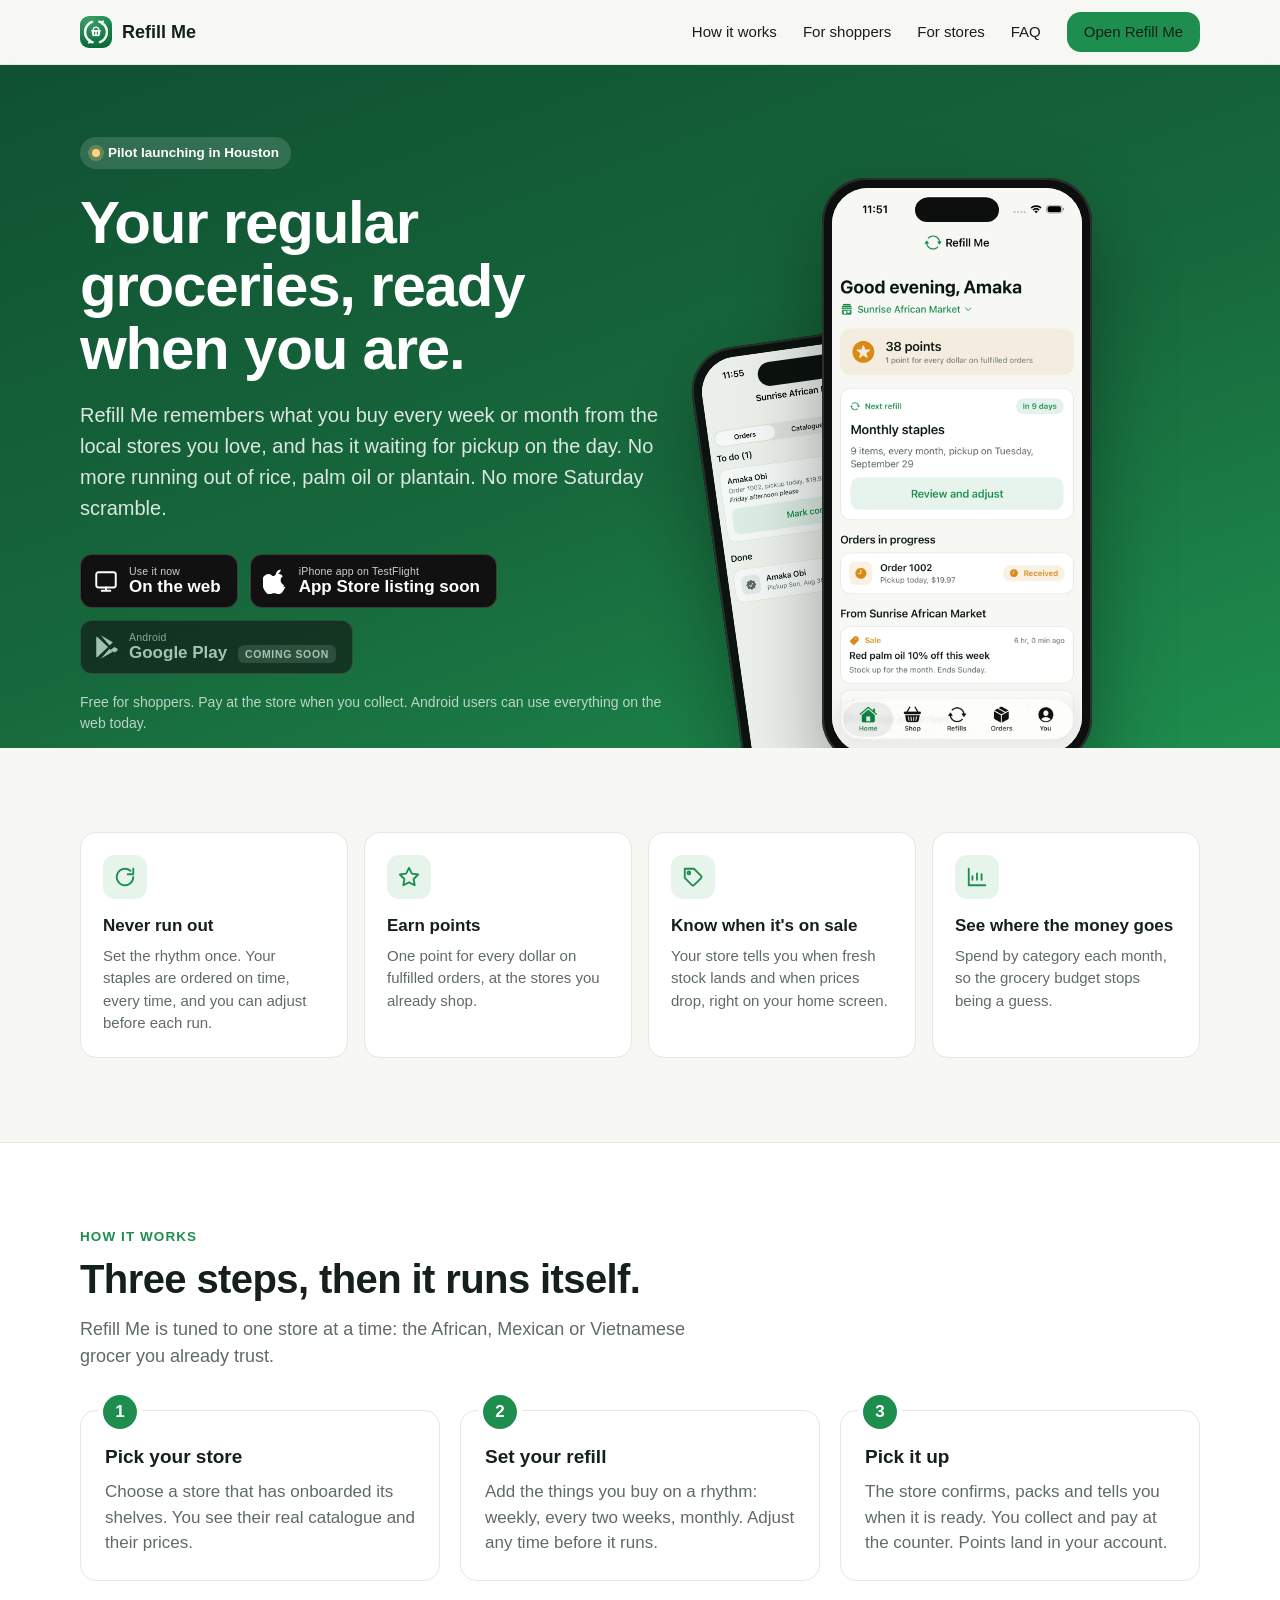
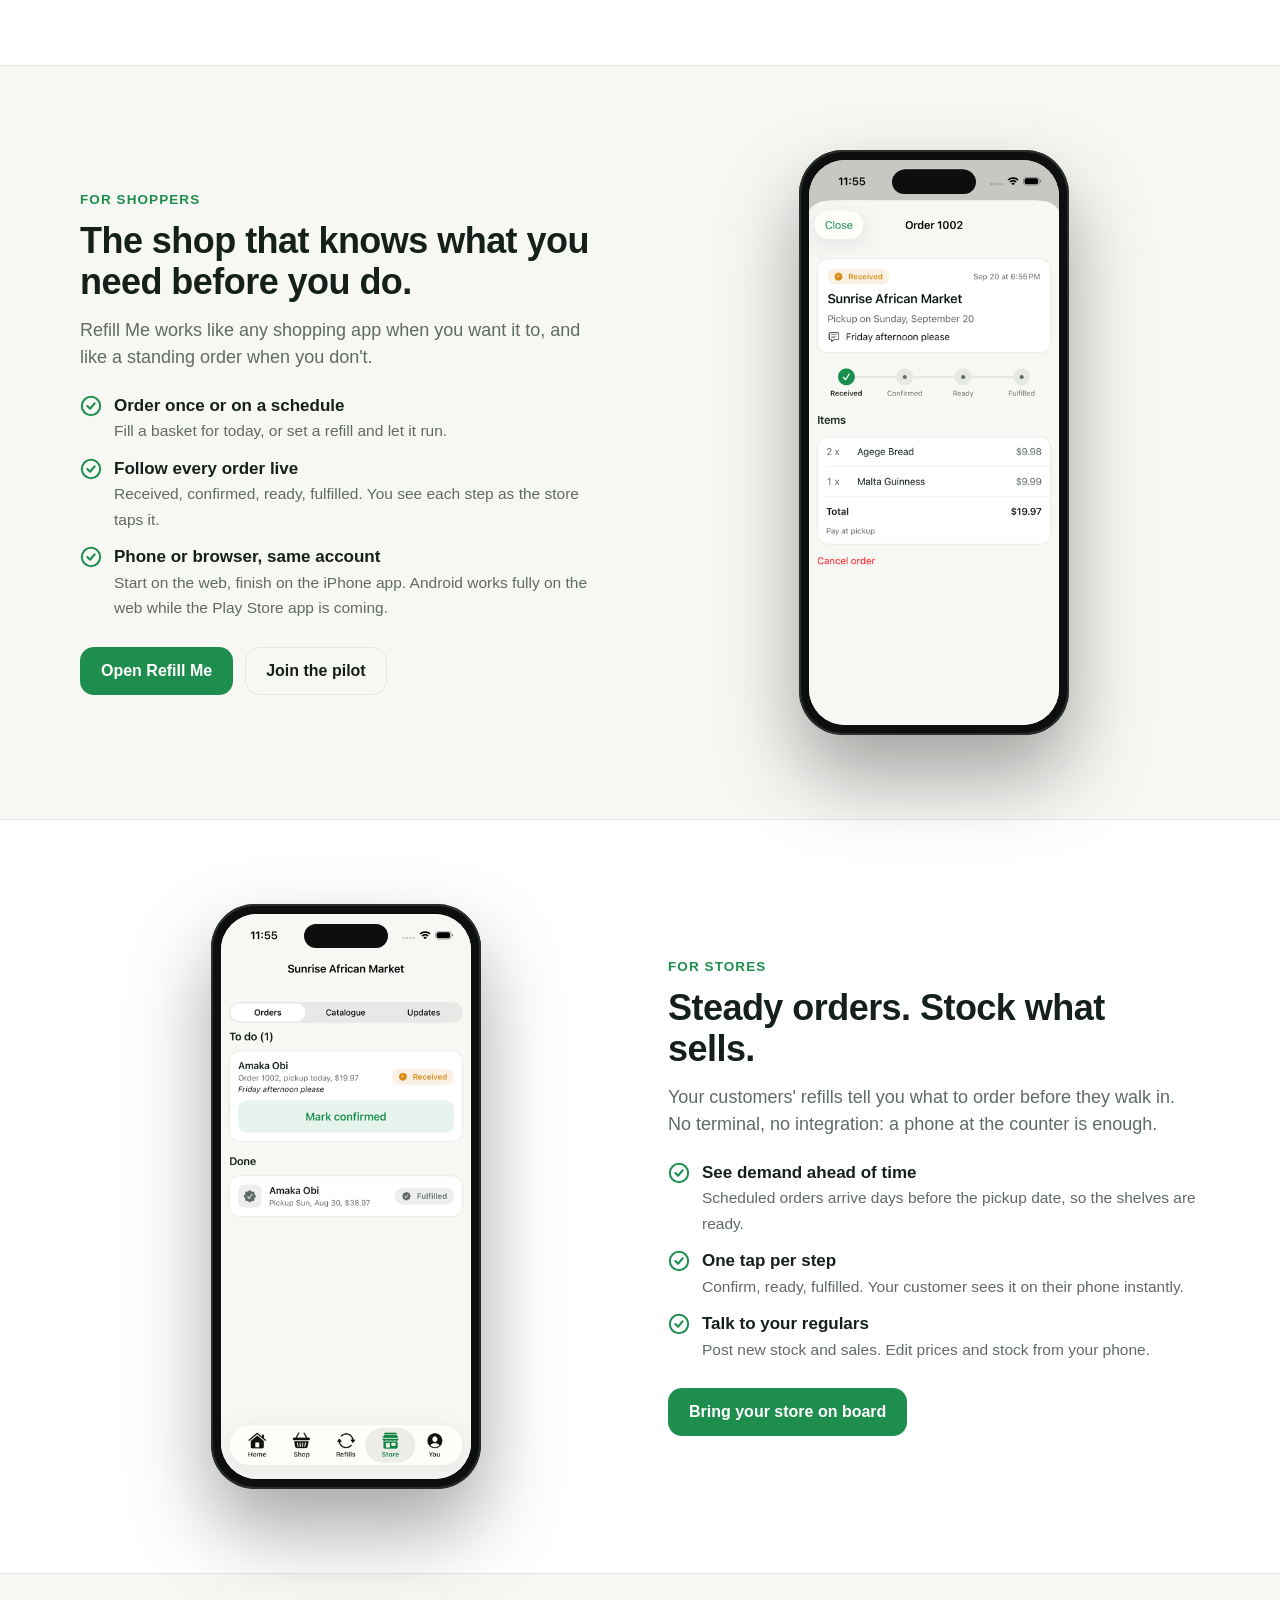
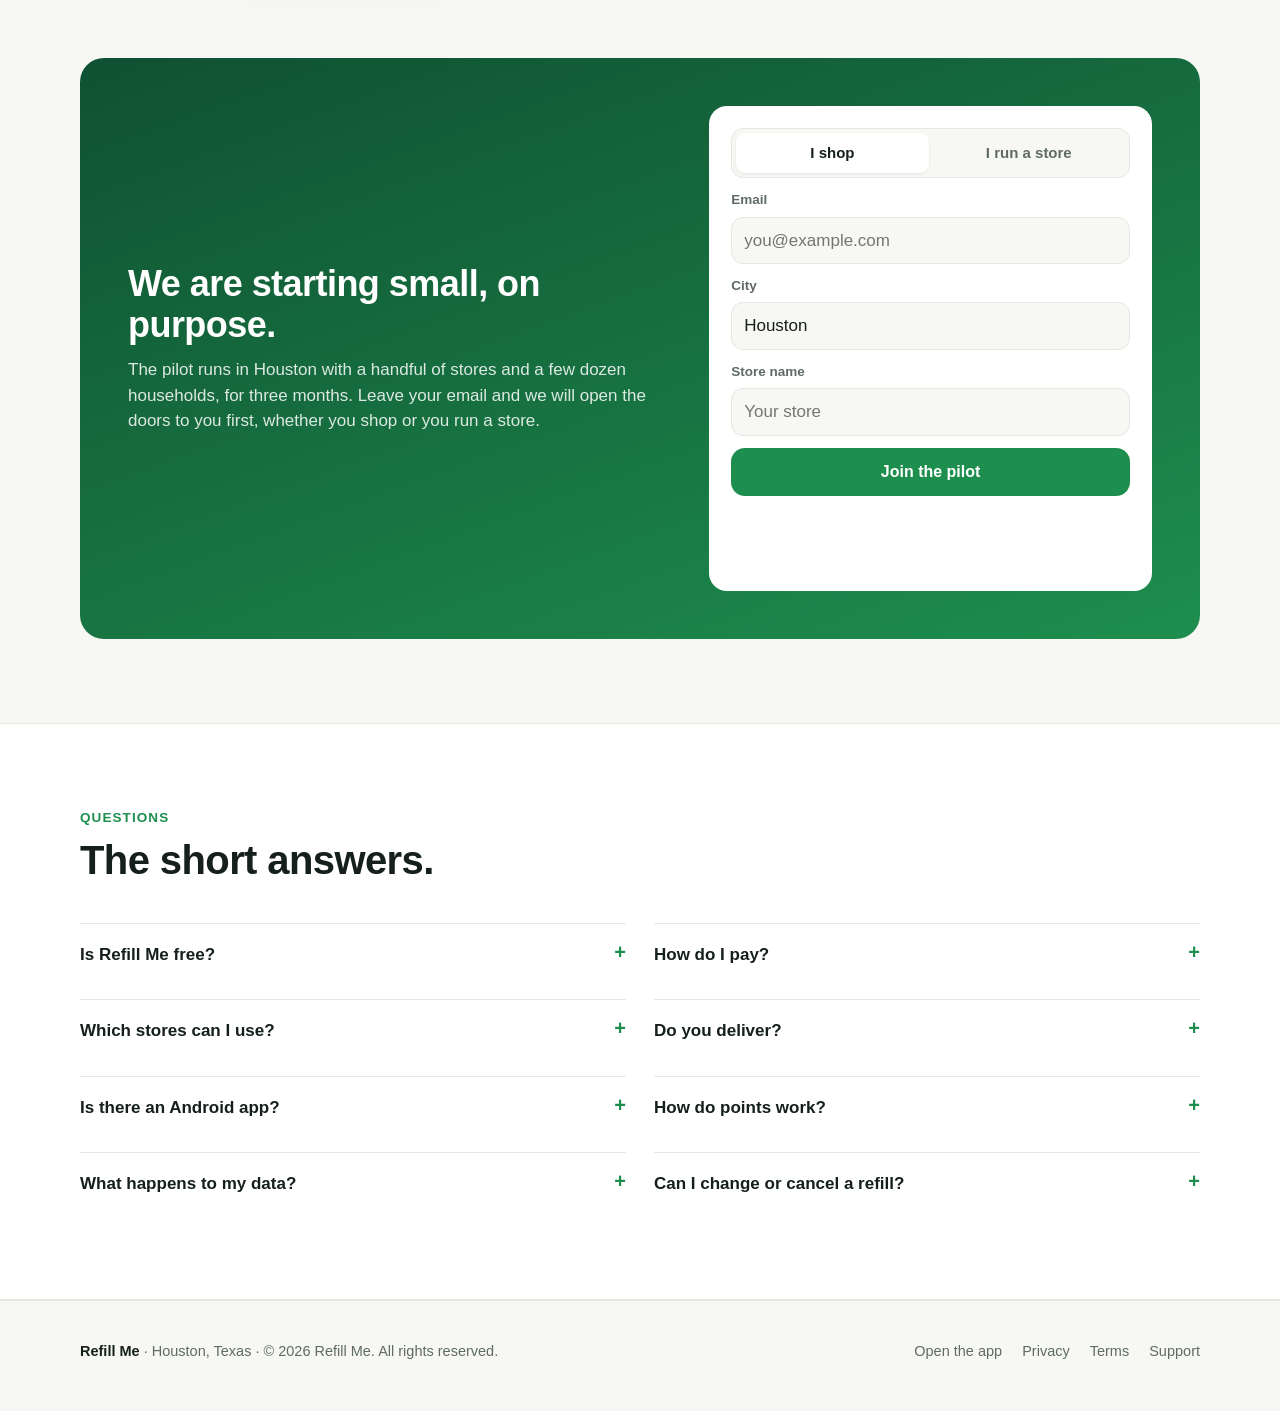
==== index.html @ 398babd4 "refill4me.com: landing page, legal pages and the web app Static site for GitHub Pages. The app at /a" ====
<!doctype html>
<html lang="en">
<head>
  <meta charset="utf-8">
  <meta name="viewport" content="width=device-width, initial-scale=1">
  <title>Refill Me: your regular groceries, ready when you are</title>
  <meta name="description" content="Refill Me remembers what you buy every week or month from the local stores you love and has it ready for pickup on the day. Starting in Houston.">
  <meta property="og:title" content="Refill Me">
  <meta property="og:description" content="Your regular groceries from the stores you love, ready when you are.">
  <meta property="og:image" content="https://refill4me.com/assets/img/icon-512.png">
  <meta property="og:url" content="https://refill4me.com/">
  <meta name="theme-color" content="#1e8e4e">
  <link rel="icon" href="assets/img/favicon-64.png">
  <link rel="apple-touch-icon" href="assets/img/apple-touch-icon.png">
  <link rel="stylesheet" href="assets/site.css">
</head>
<body>
  <header class="site-header">
    <div class="wrap">
      <a class="brand" href="/"><img src="assets/img/icon-512.png" alt="" width="32" height="32">Refill Me</a>
      <button class="nav-toggle" aria-label="Menu" aria-expanded="false" data-nav-toggle>
        <svg width="20" height="20" viewBox="0 0 20 20" fill="none" stroke="currentColor" stroke-width="2" stroke-linecap="round"><path d="M3 5h14M3 10h14M3 15h14"/></svg>
      </button>
      <nav class="nav" data-nav>
        <a href="#how">How it works</a>
        <a href="#shoppers">For shoppers</a>
        <a href="#stores">For stores</a>
        <a href="#faq">FAQ</a>
        <a class="btn btn-primary" href="app/">Open Refill Me</a>
      </nav>
    </div>
  </header>

  <section class="hero">
    <div class="wrap">
      <div>
        <span class="eyebrow">Pilot launching in Houston</span>
        <h1>Your regular groceries, ready when you are.</h1>
        <p class="lead">Refill Me remembers what you buy every week or month from the local stores you love, and has it waiting for pickup on the day. No more running out of rice, palm oil or plantain. No more Saturday scramble.</p>
        <div class="badges">
          <a class="badge" href="app/">
            <svg viewBox="0 0 24 24" fill="none" stroke="currentColor" stroke-width="1.8" stroke-linecap="round" stroke-linejoin="round"><rect x="3" y="4" width="18" height="14" rx="2"/><path d="M8 21h8M12 18v3"/></svg>
            <span><small>Use it now</small><strong>On the web</strong></span>
          </a>
          <a class="badge" href="app/" data-app-store>
            <svg viewBox="0 0 24 24" fill="currentColor"><path d="M16.365 1.43c0 1.14-.47 2.22-1.24 3.02-.83.87-2.05 1.5-3.13 1.42-.14-1.1.44-2.26 1.16-2.98.82-.83 2.2-1.45 3.21-1.46zM20.7 17.3c-.6 1.37-.88 1.98-1.65 3.19-1.07 1.69-2.59 3.79-4.46 3.81-1.67.02-2.1-1.09-4.36-1.08-2.26.01-2.73 1.1-4.4 1.08-1.88-.02-3.31-1.91-4.38-3.6C-1.32 15.98-1.63 10.4 1.1 7.36c1.94-2.16 4.99-2.46 6.85-.77 1.24 1.12 1.9 1.14 3.06.02 2.06-1.98 5.55-1.6 7.36 1.09-3.16 1.94-2.64 6.7 1.03 8.28-.24.44-.44.86-.7 1.32z"/></svg>
            <span><small data-app-store-small>Get the iPhone app</small><strong data-app-store-label>Download on the App Store</strong></span>
          </a>
          <span class="badge is-soon" aria-disabled="true" title="Android app coming soon. Use the web version in the meantime.">
            <svg viewBox="0 0 24 24" fill="currentColor"><path d="M3.6 2.4 13.9 12 3.6 21.6c-.4-.2-.6-.6-.6-1.1V3.5c0-.5.2-.9.6-1.1zm11.7 11.1 3 2.9-11.2 6.4 8.2-9.3zm0-3-8.2-9.3 11.2 6.4-3 2.9zm4.4 1.5 2.5 1.4c.9.5.9 1.7 0 2.2l-2.5 1.4-3.3-2.5 3.3-2.5z"/></svg>
            <span><small>Android</small><strong>Google Play <span class="soon">Coming soon</span></strong></span>
          </span>
        </div>
        <p class="fine">Free for shoppers. Pay at the store when you collect. Android users can use everything on the web today.</p>
      </div>
      <div class="hero-visual">
        <div class="phone phone-back"><img src="assets/img/store.png" alt="The store's counter screen with an order waiting to be confirmed"></div>
        <div class="phone"><img src="assets/img/home.png" alt="Refill Me home screen showing points, the next refill and an order in progress"></div>
      </div>
    </div>
  </section>

  <section class="section">
    <div class="wrap">
      <div class="props">
        <div class="card prop">
          <div class="icon"><svg viewBox="0 0 24 24" fill="none" stroke="currentColor" stroke-width="2" stroke-linecap="round" stroke-linejoin="round"><path d="M21 12a9 9 0 1 1-3-6.7"/><path d="M21 3v6h-6"/></svg></div>
          <h3>Never run out</h3>
          <p>Set the rhythm once. Your staples are ordered on time, every time, and you can adjust before each run.</p>
        </div>
        <div class="card prop">
          <div class="icon"><svg viewBox="0 0 24 24" fill="none" stroke="currentColor" stroke-width="2" stroke-linecap="round" stroke-linejoin="round"><path d="m12 2 3.1 6.3 6.9 1-5 4.9 1.2 6.8L12 17.8 5.8 21l1.2-6.8-5-4.9 6.9-1z"/></svg></div>
          <h3>Earn points</h3>
          <p>One point for every dollar on fulfilled orders, at the stores you already shop.</p>
        </div>
        <div class="card prop">
          <div class="icon"><svg viewBox="0 0 24 24" fill="none" stroke="currentColor" stroke-width="2" stroke-linecap="round" stroke-linejoin="round"><path d="M20.6 13.4 13.4 20.6a2 2 0 0 1-2.8 0L3 13V3h10l7.6 7.6a2 2 0 0 1 0 2.8z"/><circle cx="7.5" cy="7.5" r="1.5"/></svg></div>
          <h3>Know when it's on sale</h3>
          <p>Your store tells you when fresh stock lands and when prices drop, right on your home screen.</p>
        </div>
        <div class="card prop">
          <div class="icon"><svg viewBox="0 0 24 24" fill="none" stroke="currentColor" stroke-width="2" stroke-linecap="round" stroke-linejoin="round"><path d="M3 3v18h18"/><path d="M7 15v-4M12 15V8M17 15v-6"/></svg></div>
          <h3>See where the money goes</h3>
          <p>Spend by category each month, so the grocery budget stops being a guess.</p>
        </div>
      </div>
    </div>
  </section>

  <section class="section alt" id="how">
    <div class="wrap">
      <div class="section-head">
        <p class="kicker">How it works</p>
        <h2>Three steps, then it runs itself.</h2>
        <p>Refill Me is tuned to one store at a time: the African, Mexican or Vietnamese grocer you already trust.</p>
      </div>
      <div class="steps">
        <div class="card step">
          <h3>Pick your store</h3>
          <p>Choose a store that has onboarded its shelves. You see their real catalogue and their prices.</p>
        </div>
        <div class="card step">
          <h3>Set your refill</h3>
          <p>Add the things you buy on a rhythm: weekly, every two weeks, monthly. Adjust any time before it runs.</p>
        </div>
        <div class="card step">
          <h3>Pick it up</h3>
          <p>The store confirms, packs and tells you when it is ready. You collect and pay at the counter. Points land in your account.</p>
        </div>
      </div>
    </div>
  </section>

  <section class="section" id="shoppers">
    <div class="wrap split">
      <div class="split-copy">
        <p class="kicker" style="color:var(--green);font-weight:700;font-size:13.5px;letter-spacing:.08em;text-transform:uppercase;margin:0 0 10px">For shoppers</p>
        <h2>The shop that knows what you need before you do.</h2>
        <p class="lead">Refill Me works like any shopping app when you want it to, and like a standing order when you don't.</p>
        <ul class="checks">
          <li><svg viewBox="0 0 24 24" fill="none" stroke="currentColor" stroke-width="2.2" stroke-linecap="round" stroke-linejoin="round"><circle cx="12" cy="12" r="10"/><path d="m8 12 3 3 5-6"/></svg><div><strong>Order once or on a schedule</strong><span>Fill a basket for today, or set a refill and let it run.</span></div></li>
          <li><svg viewBox="0 0 24 24" fill="none" stroke="currentColor" stroke-width="2.2" stroke-linecap="round" stroke-linejoin="round"><circle cx="12" cy="12" r="10"/><path d="m8 12 3 3 5-6"/></svg><div><strong>Follow every order live</strong><span>Received, confirmed, ready, fulfilled. You see each step as the store taps it.</span></div></li>
          <li><svg viewBox="0 0 24 24" fill="none" stroke="currentColor" stroke-width="2.2" stroke-linecap="round" stroke-linejoin="round"><circle cx="12" cy="12" r="10"/><path d="m8 12 3 3 5-6"/></svg><div><strong>Phone or browser, same account</strong><span>Start on the web, finish on the iPhone app. Android works fully on the web while the Play Store app is coming.</span></div></li>
        </ul>
        <div class="cta-row">
          <a class="btn btn-primary" href="app/">Open Refill Me</a>
          <a class="btn btn-ghost" href="#pilot">Join the pilot</a>
        </div>
      </div>
      <div class="split-visual"><div class="phone"><img src="assets/img/order-detail.png" alt="An order's live status: received, confirmed, ready, fulfilled"></div></div>
    </div>
  </section>

  <section class="section alt" id="stores">
    <div class="wrap split reverse">
      <div class="split-copy">
        <p class="kicker" style="color:var(--green);font-weight:700;font-size:13.5px;letter-spacing:.08em;text-transform:uppercase;margin:0 0 10px">For stores</p>
        <h2>Steady orders. Stock what sells.</h2>
        <p class="lead">Your customers' refills tell you what to order before they walk in. No terminal, no integration: a phone at the counter is enough.</p>
        <ul class="checks">
          <li><svg viewBox="0 0 24 24" fill="none" stroke="currentColor" stroke-width="2.2" stroke-linecap="round" stroke-linejoin="round"><circle cx="12" cy="12" r="10"/><path d="m8 12 3 3 5-6"/></svg><div><strong>See demand ahead of time</strong><span>Scheduled orders arrive days before the pickup date, so the shelves are ready.</span></div></li>
          <li><svg viewBox="0 0 24 24" fill="none" stroke="currentColor" stroke-width="2.2" stroke-linecap="round" stroke-linejoin="round"><circle cx="12" cy="12" r="10"/><path d="m8 12 3 3 5-6"/></svg><div><strong>One tap per step</strong><span>Confirm, ready, fulfilled. Your customer sees it on their phone instantly.</span></div></li>
          <li><svg viewBox="0 0 24 24" fill="none" stroke="currentColor" stroke-width="2.2" stroke-linecap="round" stroke-linejoin="round"><circle cx="12" cy="12" r="10"/><path d="m8 12 3 3 5-6"/></svg><div><strong>Talk to your regulars</strong><span>Post new stock and sales. Edit prices and stock from your phone.</span></div></li>
        </ul>
        <div class="cta-row">
          <a class="btn btn-primary" href="#pilot" data-role="store">Bring your store on board</a>
        </div>
      </div>
      <div class="split-visual"><div class="phone"><img src="assets/img/store.png" alt="The store screen: an order to confirm and one already fulfilled"></div></div>
    </div>
  </section>

  <section class="section" id="pilot">
    <div class="wrap">
      <div class="pilot">
        <div>
          <h2>We are starting small, on purpose.</h2>
          <p>The pilot runs in Houston with a handful of stores and a few dozen households, for three months. Leave your email and we will open the doors to you first, whether you shop or you run a store.</p>
        </div>
        <form data-pilot-form novalidate>
          <div class="seg" role="radiogroup" aria-label="I am a">
            <label><input type="radio" name="role" value="shopper" checked><span>I shop</span></label>
            <label><input type="radio" name="role" value="store"><span>I run a store</span></label>
          </div>
          <div class="field">
            <label for="pilot-email">Email</label>
            <input id="pilot-email" name="email" type="email" inputmode="email" autocomplete="email" placeholder="you@example.com" required>
          </div>
          <div class="field">
            <label for="pilot-city">City</label>
            <input id="pilot-city" name="city" type="text" autocomplete="address-level2" placeholder="Houston" value="Houston">
          </div>
          <div class="field" data-store-only hidden>
            <label for="pilot-store">Store name</label>
            <input id="pilot-store" name="store_name" type="text" placeholder="Your store">
          </div>
          <button class="btn btn-primary btn-block" type="submit">Join the pilot</button>
          <p class="form-status" data-form-status aria-live="polite"></p>
          <p class="form-note">One email when your spot opens. Nothing else.</p>
        </form>
      </div>
    </div>
  </section>

  <section class="section alt" id="faq">
    <div class="wrap">
      <div class="section-head">
        <p class="kicker">Questions</p>
        <h2>The short answers.</h2>
      </div>
      <div class="faq">
        <details><summary>Is Refill Me free?</summary><p>Yes for shoppers. You pay the store's normal prices at the counter when you collect. Stores pay a small subscription and a percentage on app orders, which is what funds your points.</p></details>
        <details><summary>How do I pay?</summary><p>At pickup, the way you do today. Card payment inside the app is coming after the pilot.</p></details>
        <details><summary>Which stores can I use?</summary><p>Stores that have onboarded their catalogue. The pilot starts with an African grocery in Houston, with Mexican and Vietnamese stores next. Want yours on the list? Use the form above.</p></details>
        <details><summary>Do you deliver?</summary><p>Not yet. Pickup is the default, and a store can arrange delivery with you by phone. Delivery partners come after the pilot.</p></details>
        <details><summary>Is there an Android app?</summary><p>It is coming to Google Play. Until then everything works in your phone's browser at refill4me.com, with the same account.</p></details>
        <details><summary>How do points work?</summary><p>One point for every whole dollar on a fulfilled order. They show on your home screen. How you spend them is being worked out with the pilot stores.</p></details>
        <details><summary>What happens to my data?</summary><p>Your orders stay between you and your store. We use aggregate, anonymised demand data to help stores stock better, and never sell personal details. The <a href="privacy.html">privacy policy</a> has the full version.</p></details>
        <details><summary>Can I change or cancel a refill?</summary><p>Any time before it runs: adjust items, move the date, pause it, or delete it. An order that has been placed can be cancelled while the store has not yet started on it.</p></details>
      </div>
    </div>
  </section>

  <footer class="site-footer">
    <div class="wrap">
      <div><strong style="color:var(--ink)">Refill Me</strong> · Houston, Texas · © 2026 Refill Me. All rights reserved.</div>
      <nav>
        <a href="app/">Open the app</a>
        <a href="privacy.html">Privacy</a>
        <a href="terms.html">Terms</a>
        <a href="support.html">Support</a>
      </nav>
    </div>
  </footer>

  <script src="config.js"></script>
  <script src="assets/site.js"></script>
</body>
</html>
---- assets/site.css ----
@import url("tokens.css");

.wrap { width: min(1120px, 100% - 40px); margin: 0 auto; }
@media (max-width: 640px) { .wrap { width: min(1120px, 100% - 32px); } }

/* Header */
.site-header { position: sticky; top: 0; z-index: 20; background: color-mix(in srgb, var(--bg) 88%, transparent); backdrop-filter: saturate(160%) blur(12px); border-bottom: 1px solid var(--line); }
.site-header .wrap { display: flex; align-items: center; justify-content: space-between; height: 64px; gap: 16px; }
.brand { display: inline-flex; align-items: center; gap: 10px; font-weight: 700; font-size: 18px; color: var(--ink); }
.brand:hover { text-decoration: none; }
.brand img { width: 32px; height: 32px; border-radius: 9px; }
.nav { display: flex; align-items: center; gap: 26px; }
.nav a { color: var(--ink); font-weight: 500; font-size: 15px; }
.nav a:hover { color: var(--green); text-decoration: none; }
.nav .btn { min-height: 40px; padding: 0 16px; font-size: 15px; }
.nav-toggle { display: none; background: none; border: 1px solid var(--line); border-radius: 10px; width: 40px; height: 40px; }
@media (max-width: 860px) {
  .nav { position: absolute; top: 64px; left: 0; right: 0; flex-direction: column; align-items: stretch; gap: 0; background: var(--bg); border-bottom: 1px solid var(--line); display: none; padding: 8px 20px 16px; }
  .nav.is-open { display: flex; }
  .nav a { padding: 12px 0; border-bottom: 1px solid var(--line); }
  .nav a:last-of-type { border-bottom: 0; }
  .nav .btn { margin-top: 8px; }
  .nav-toggle { display: inline-grid; place-items: center; }
}

/* Hero */
.hero { background: linear-gradient(160deg, var(--green-deep) 0%, #17683c 55%, var(--green) 100%); color: #fff; overflow: hidden; }
.hero .wrap { display: grid; grid-template-columns: 1.1fr .9fr; gap: 40px; align-items: center; padding: 72px 0 0; }
.hero h1 { font-size: clamp(38px, 5.2vw, 60px); line-height: 1.05; letter-spacing: -0.02em; margin: 0 0 20px; font-weight: 800; }
.hero p.lead { font-size: clamp(17px, 1.6vw, 20px); line-height: 1.55; color: rgba(255,255,255,.85); margin: 0 0 30px; max-width: 34em; }
.hero .eyebrow { display: inline-flex; align-items: center; gap: 8px; background: rgba(255,255,255,.14); padding: 6px 12px; border-radius: 999px; font-size: 13.5px; font-weight: 600; margin-bottom: 22px; }
.hero .eyebrow::before { content: ""; width: 8px; height: 8px; border-radius: 50%; background: #ffd479; box-shadow: 0 0 0 4px rgba(255,212,121,.25); }
.cta-row { display: flex; flex-wrap: wrap; gap: 12px; align-items: center; }
.hero .btn-primary { background: #fff; color: var(--green-deep); }
.hero .btn-primary:hover { background: #eaf7ef; }
.hero .btn-ghost { color: #fff; border-color: rgba(255,255,255,.4); }
.hero .btn-ghost:hover { background: rgba(255,255,255,.1); }
.hero .fine { margin-top: 18px; font-size: 14px; color: rgba(255,255,255,.7); }
.hero-visual { position: relative; display: flex; justify-content: center; align-items: flex-end; height: 560px; }
@media (max-width: 900px) {
  .hero .wrap { grid-template-columns: 1fr; padding-top: 56px; gap: 24px; }
  .hero-visual { height: 420px; }
}

/* Store badges */
.badges { display: flex; flex-wrap: wrap; gap: 12px; }
.badge {
  display: inline-flex; align-items: center; gap: 10px; min-height: 54px; padding: 8px 16px 8px 12px;
  border-radius: 12px; background: #111; color: #fff; border: 1px solid rgba(255,255,255,.18); text-decoration: none;
}
.badge:hover { text-decoration: none; background: #000; }
.badge svg { width: 26px; height: 26px; flex: none; }
.badge small { display: block; font-size: 10.5px; letter-spacing: .02em; line-height: 1; opacity: .8; }
.badge strong { display: block; font-size: 17px; line-height: 1.15; font-weight: 600; }
.badge.is-soon { opacity: .6; cursor: default; }
.badge.is-soon:hover { background: #111; }
.badge .soon { margin-left: 6px; font-size: 10.5px; font-weight: 700; text-transform: uppercase; letter-spacing: .06em; background: rgba(255,255,255,.18); padding: 3px 7px; border-radius: 6px; }

/* Phone frame around real screenshots */
.phone { width: 270px; aspect-ratio: 270 / 585; border-radius: 44px; background: #0c0f0d; padding: 10px; box-shadow: 0 40px 80px rgba(0,0,0,.35), inset 0 0 0 2px #2a2f2c; position: relative; }
.phone::after { content: ""; position: absolute; top: 20px; left: 50%; transform: translateX(-50%); width: 84px; height: 24px; border-radius: 14px; background: #0c0f0d; }
.phone img { width: 100%; height: 100%; object-fit: cover; border-radius: 36px; background: #f7f7f4; }
.hero-visual .phone { transform: translateY(40px); }
.hero-visual .phone.phone-back { position: absolute; left: 0; bottom: -60px; width: 220px; transform: rotate(-8deg) translateY(30px); opacity: .95; }
@media (max-width: 900px) { .hero-visual .phone.phone-back { display: none; } }
@media (max-width: 600px) { .phone { width: 230px; } }

/* Sections */
.section { padding: 84px 0; }
.section.alt { background: var(--surface); border-top: 1px solid var(--line); border-bottom: 1px solid var(--line); }
.section-head { max-width: 640px; margin-bottom: 40px; }
.section-head .kicker { color: var(--green); font-weight: 700; font-size: 13.5px; letter-spacing: .08em; text-transform: uppercase; margin: 0 0 10px; }
.section-head h2 { font-size: clamp(28px, 3.4vw, 40px); line-height: 1.12; letter-spacing: -0.015em; margin: 0 0 14px; font-weight: 800; }
.section-head p { color: var(--muted); font-size: 18px; margin: 0; }
@media (max-width: 640px) { .section { padding: 60px 0; } }

.props { display: grid; grid-template-columns: repeat(4, 1fr); gap: 16px; }
@media (max-width: 900px) { .props { grid-template-columns: repeat(2, 1fr); } }
@media (max-width: 520px) { .props { grid-template-columns: 1fr; } }
.prop { padding: 22px; }
.prop .icon { width: 44px; height: 44px; border-radius: 12px; background: var(--green-soft); color: var(--green); display: grid; place-items: center; margin-bottom: 14px; }
.prop .icon svg { width: 22px; height: 22px; }
.prop h3 { margin: 0 0 6px; font-size: 17px; }
.prop p { margin: 0; color: var(--muted); font-size: 15px; }

.steps { display: grid; grid-template-columns: repeat(3, 1fr); gap: 20px; counter-reset: step; }
@media (max-width: 860px) { .steps { grid-template-columns: 1fr; } }
.step { position: relative; padding: 26px 24px 24px; }
.step::before { counter-increment: step; content: counter(step); position: absolute; top: -16px; left: 22px; width: 34px; height: 34px; border-radius: 50%; background: var(--green); color: #fff; font-weight: 800; display: grid; place-items: center; box-shadow: 0 0 0 5px var(--bg); }
.section.alt .step::before { box-shadow: 0 0 0 5px var(--surface); }
.step h3 { margin: 6px 0 8px; font-size: 19px; }
.step p { margin: 0; color: var(--muted); }

.split { display: grid; grid-template-columns: 1fr 1fr; gap: 56px; align-items: center; }
.split.reverse .split-copy { order: 2; }
@media (max-width: 860px) { .split { grid-template-columns: 1fr; gap: 28px; } .split.reverse .split-copy { order: 0; } }
.split h2 { font-size: clamp(26px, 3vw, 36px); line-height: 1.15; letter-spacing: -0.015em; margin: 0 0 14px; font-weight: 800; }
.split p.lead { color: var(--muted); font-size: 18px; margin: 0 0 22px; }
.checks { list-style: none; padding: 0; margin: 0 0 26px; display: grid; gap: 12px; }
.checks li { display: flex; gap: 12px; align-items: flex-start; }
.checks li svg { flex: none; width: 22px; height: 22px; color: var(--green); margin-top: 2px; }
.checks li strong { display: block; }
.checks li span { color: var(--muted); font-size: 15.5px; }
.split-visual { display: flex; justify-content: center; }

/* Pilot form */
.pilot { background: linear-gradient(160deg, var(--green-deep), var(--green)); color: #fff; border-radius: 24px; padding: 48px; display: grid; grid-template-columns: 1.1fr .9fr; gap: 40px; align-items: center; }
@media (max-width: 860px) { .pilot { grid-template-columns: 1fr; padding: 32px 24px; } }
.pilot h2 { font-size: clamp(26px, 3vw, 36px); line-height: 1.15; margin: 0 0 12px; font-weight: 800; letter-spacing: -0.015em; }
.pilot p { color: rgba(255,255,255,.85); margin: 0; font-size: 17px; }
.pilot form { background: var(--surface); color: var(--ink); border-radius: 18px; padding: 22px; display: grid; gap: 12px; }
.field { display: grid; gap: 6px; }
.field label { font-size: 13.5px; font-weight: 600; color: var(--muted); }
.field input, .field select, .field textarea { min-height: 46px; padding: 10px 12px; border: 1px solid var(--line); border-radius: 12px; background: var(--bg); width: 100%; }
.field input:focus, .field select:focus, .field textarea:focus { outline: none; border-color: var(--green); box-shadow: 0 0 0 3px color-mix(in srgb, var(--green) 25%, transparent); }
.seg { display: grid; grid-template-columns: 1fr 1fr; background: var(--bg); border: 1px solid var(--line); border-radius: 12px; padding: 4px; gap: 4px; }
.seg label { position: relative; }
.seg input { position: absolute; opacity: 0; inset: 0; }
.seg span { display: block; text-align: center; padding: 9px; border-radius: 9px; font-weight: 600; font-size: 15px; color: var(--muted); cursor: pointer; }
.seg input:checked + span { background: var(--surface); color: var(--ink); box-shadow: 0 1px 3px rgba(0,0,0,.08); }
.form-note { font-size: 13.5px; color: var(--muted); margin: 0; }
.form-status { font-size: 15px; font-weight: 600; margin: 0; min-height: 1.4em; }
.form-status.ok { color: var(--green); }
.form-status.err { color: var(--danger); }

/* FAQ */
.faq { display: grid; grid-template-columns: 1fr 1fr; gap: 14px 28px; }
@media (max-width: 860px) { .faq { grid-template-columns: 1fr; } }
.faq details { border-top: 1px solid var(--line); padding: 4px 0; }
.faq summary { cursor: pointer; font-weight: 600; padding: 14px 0; list-style: none; display: flex; justify-content: space-between; gap: 12px; }
.faq summary::-webkit-details-marker { display: none; }
.faq summary::after { content: "+"; color: var(--green); font-weight: 700; font-size: 20px; line-height: 1; }
.faq details[open] summary::after { content: "–"; }
.faq details p { margin: 0 0 16px; color: var(--muted); }

/* Footer */
.site-footer { border-top: 1px solid var(--line); padding: 40px 0 48px; color: var(--muted); font-size: 14.5px; }
.site-footer .wrap { display: flex; flex-wrap: wrap; justify-content: space-between; gap: 20px; align-items: center; }
.site-footer nav { display: flex; gap: 20px; flex-wrap: wrap; }
.site-footer nav a { color: var(--muted); }

/* Legal and support pages */
.page { padding: 56px 0 80px; }
.page .prose { max-width: 720px; }
.prose h1 { font-size: clamp(30px, 4vw, 42px); letter-spacing: -0.02em; line-height: 1.1; margin: 0 0 8px; }
.prose .updated { color: var(--muted); margin: 0 0 32px; }
.prose h2 { font-size: 22px; margin: 34px 0 10px; }
.prose p, .prose li { color: var(--ink); }
.prose ul { padding-left: 22px; }
.prose .note { background: var(--amber-soft); border: 1px solid color-mix(in srgb, var(--amber) 40%, transparent); border-radius: 12px; padding: 14px 16px; color: var(--ink); }
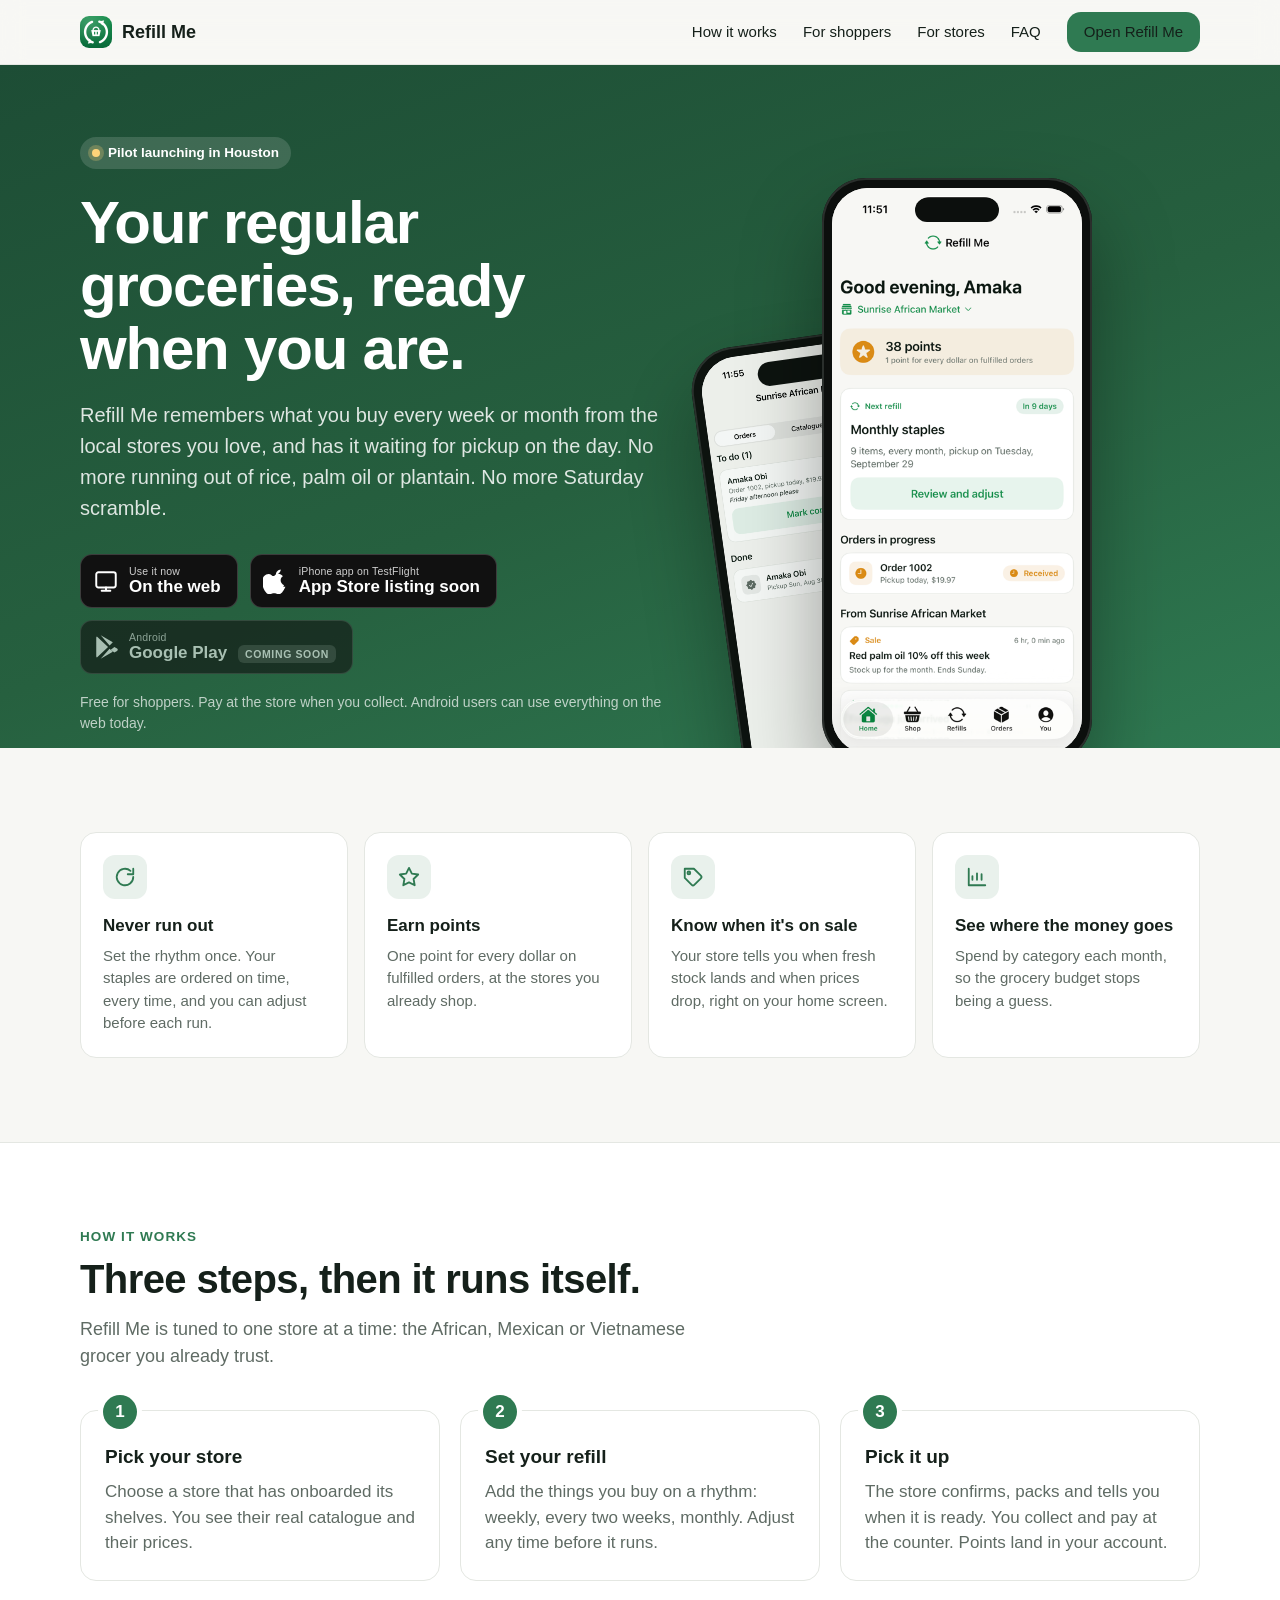
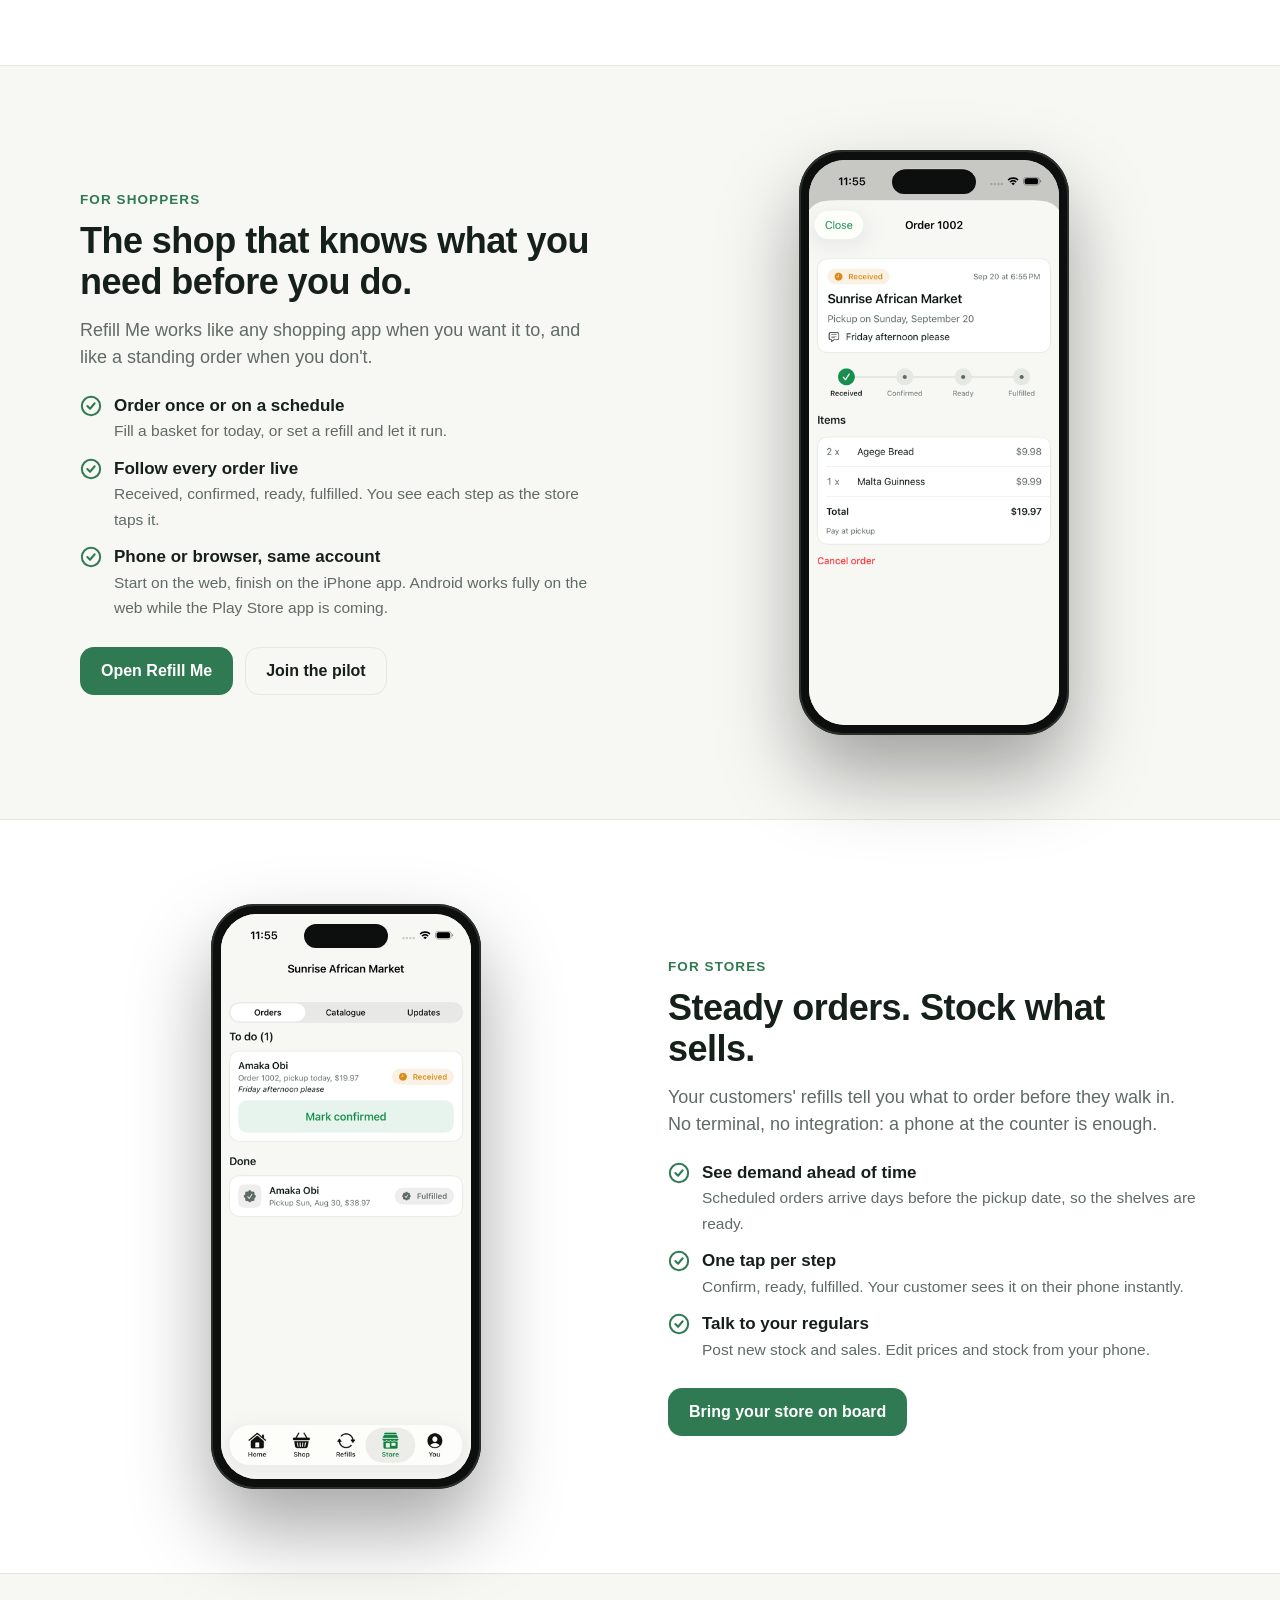
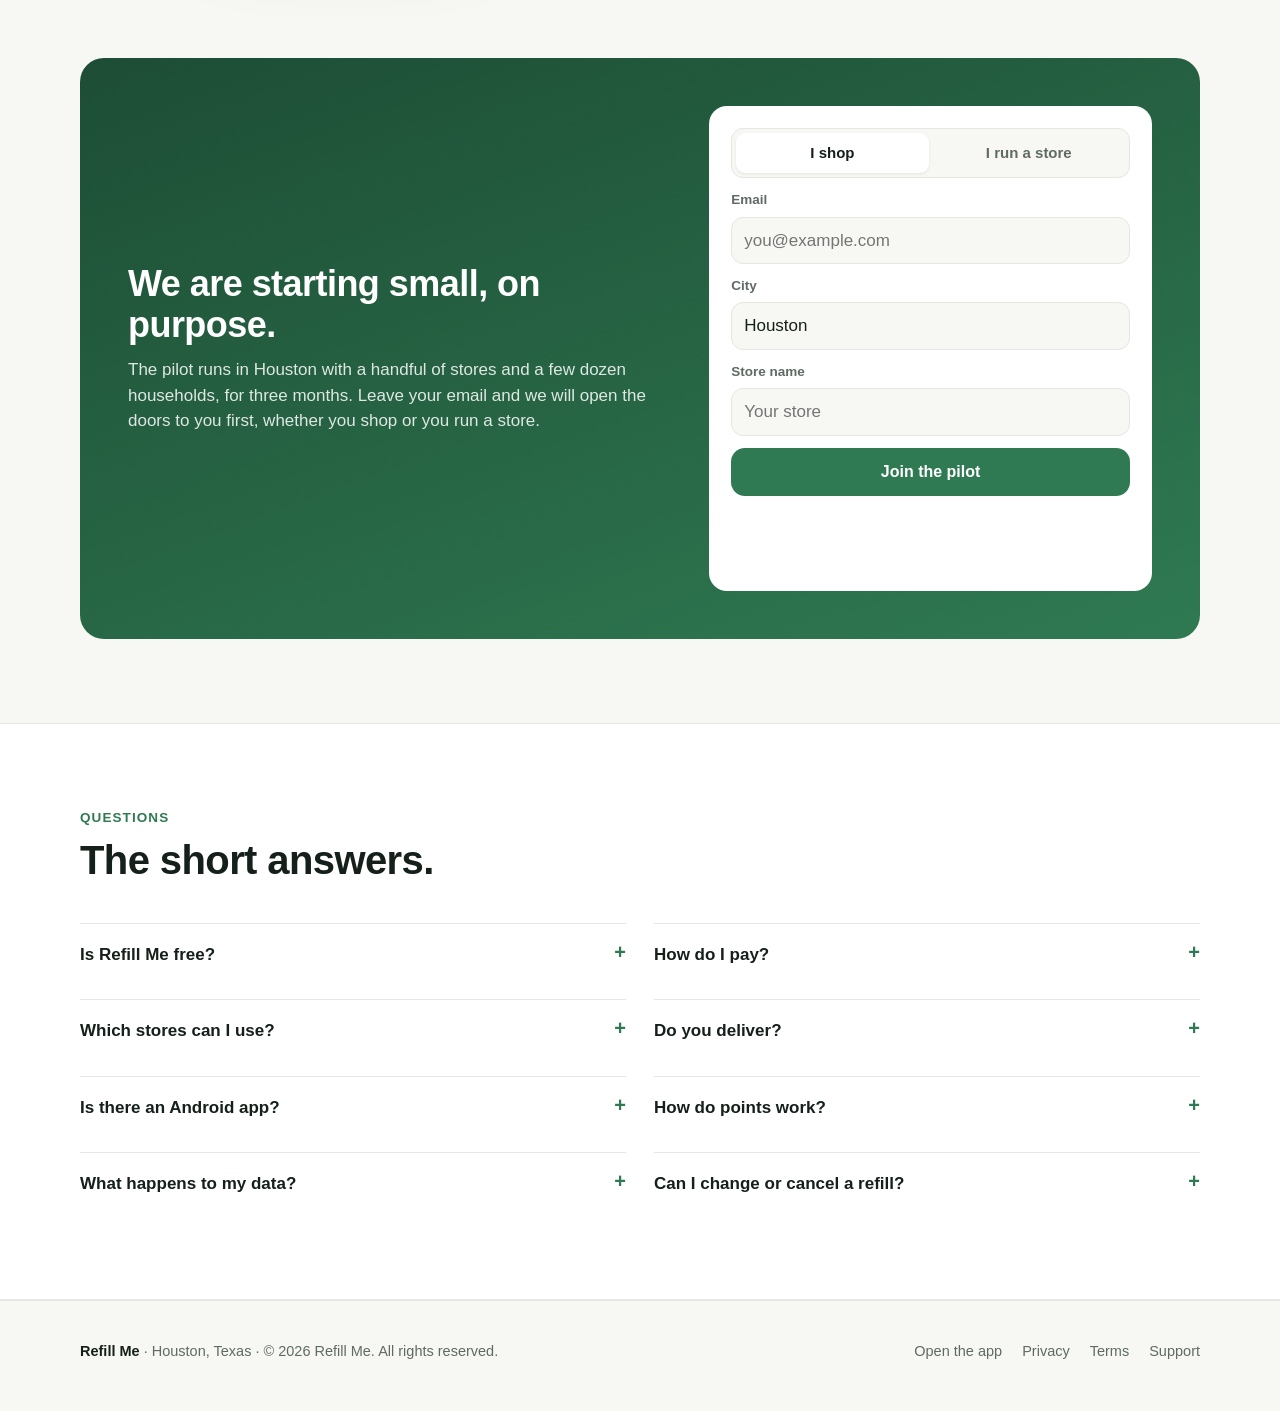
==== commit e6e5f1b0: "Soften the brand green Same single colour, less saturated: #2f7a52 instead of #1e8e4e, with the deep" ====
--- a/index.html
+++ b/index.html
@@ -9,7 +9,7 @@
   <meta property="og:description" content="Your regular groceries from the stores you love, ready when you are.">
   <meta property="og:image" content="https://refill4me.com/assets/img/icon-512.png">
   <meta property="og:url" content="https://refill4me.com/">
-  <meta name="theme-color" content="#1e8e4e">
+  <meta name="theme-color" content="#2f7a52">
   <link rel="icon" href="assets/img/favicon-64.png">
   <link rel="apple-touch-icon" href="assets/img/apple-touch-icon.png">
   <link rel="stylesheet" href="assets/site.css">
@@ -17,7 +17,7 @@
 <body>
   <header class="site-header">
     <div class="wrap">
-      <a class="brand" href="/"><img src="assets/img/icon-512.png" alt="" width="32" height="32">Refill Me</a>
+      <a class="brand" href="./"><img src="assets/img/icon-512.png" alt="" width="32" height="32">Refill Me</a>
       <button class="nav-toggle" aria-label="Menu" aria-expanded="false" data-nav-toggle>
         <svg width="20" height="20" viewBox="0 0 20 20" fill="none" stroke="currentColor" stroke-width="2" stroke-linecap="round"><path d="M3 5h14M3 10h14M3 15h14"/></svg>
       </button>
--- a/assets/site.css
+++ b/assets/site.css
@@ -24,7 +24,7 @@
 }
 
 /* Hero */
-.hero { background: linear-gradient(160deg, var(--green-deep) 0%, #17683c 55%, var(--green) 100%); color: #fff; overflow: hidden; }
+.hero { background: linear-gradient(160deg, var(--green-deep) 0%, #26603f 55%, var(--green) 100%); color: #fff; overflow: hidden; }
 .hero .wrap { display: grid; grid-template-columns: 1.1fr .9fr; gap: 40px; align-items: center; padding: 72px 0 0; }
 .hero h1 { font-size: clamp(38px, 5.2vw, 60px); line-height: 1.05; letter-spacing: -0.02em; margin: 0 0 20px; font-weight: 800; }
 .hero p.lead { font-size: clamp(17px, 1.6vw, 20px); line-height: 1.55; color: rgba(255,255,255,.85); margin: 0 0 30px; max-width: 34em; }
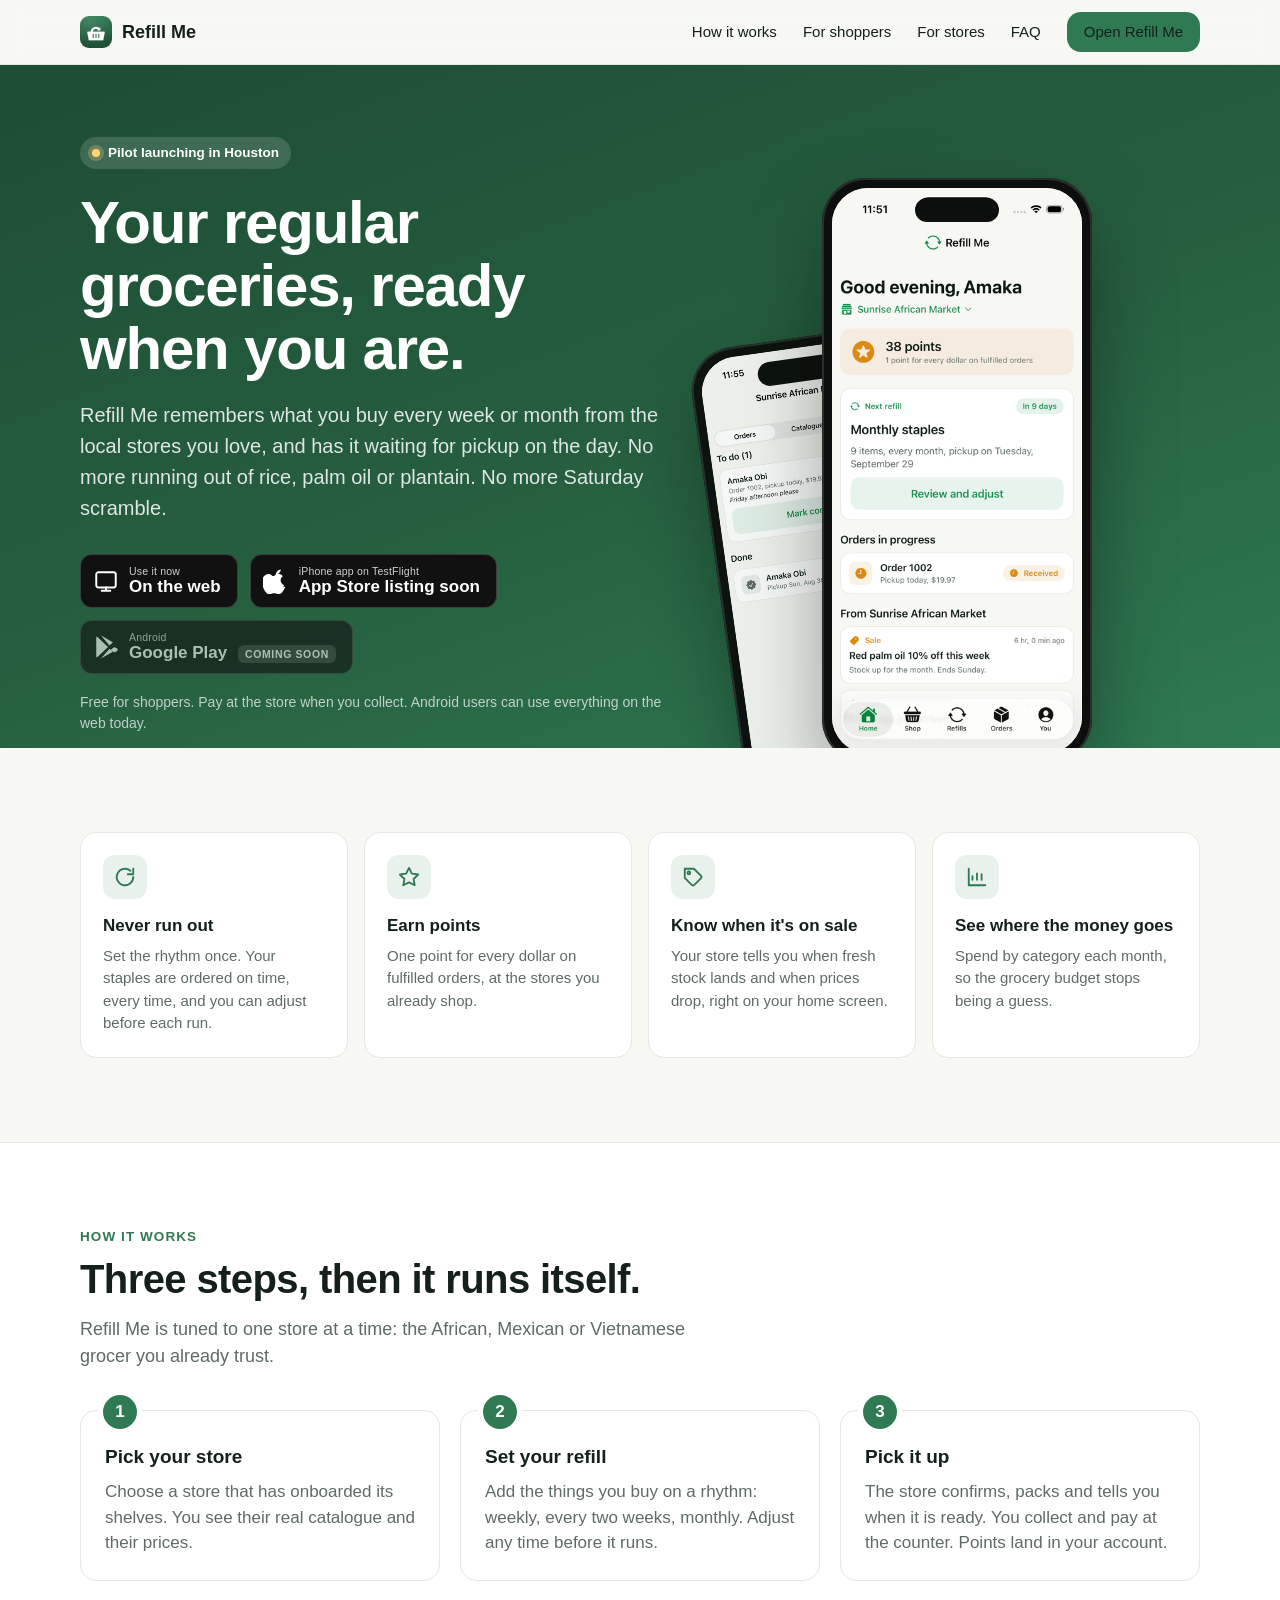
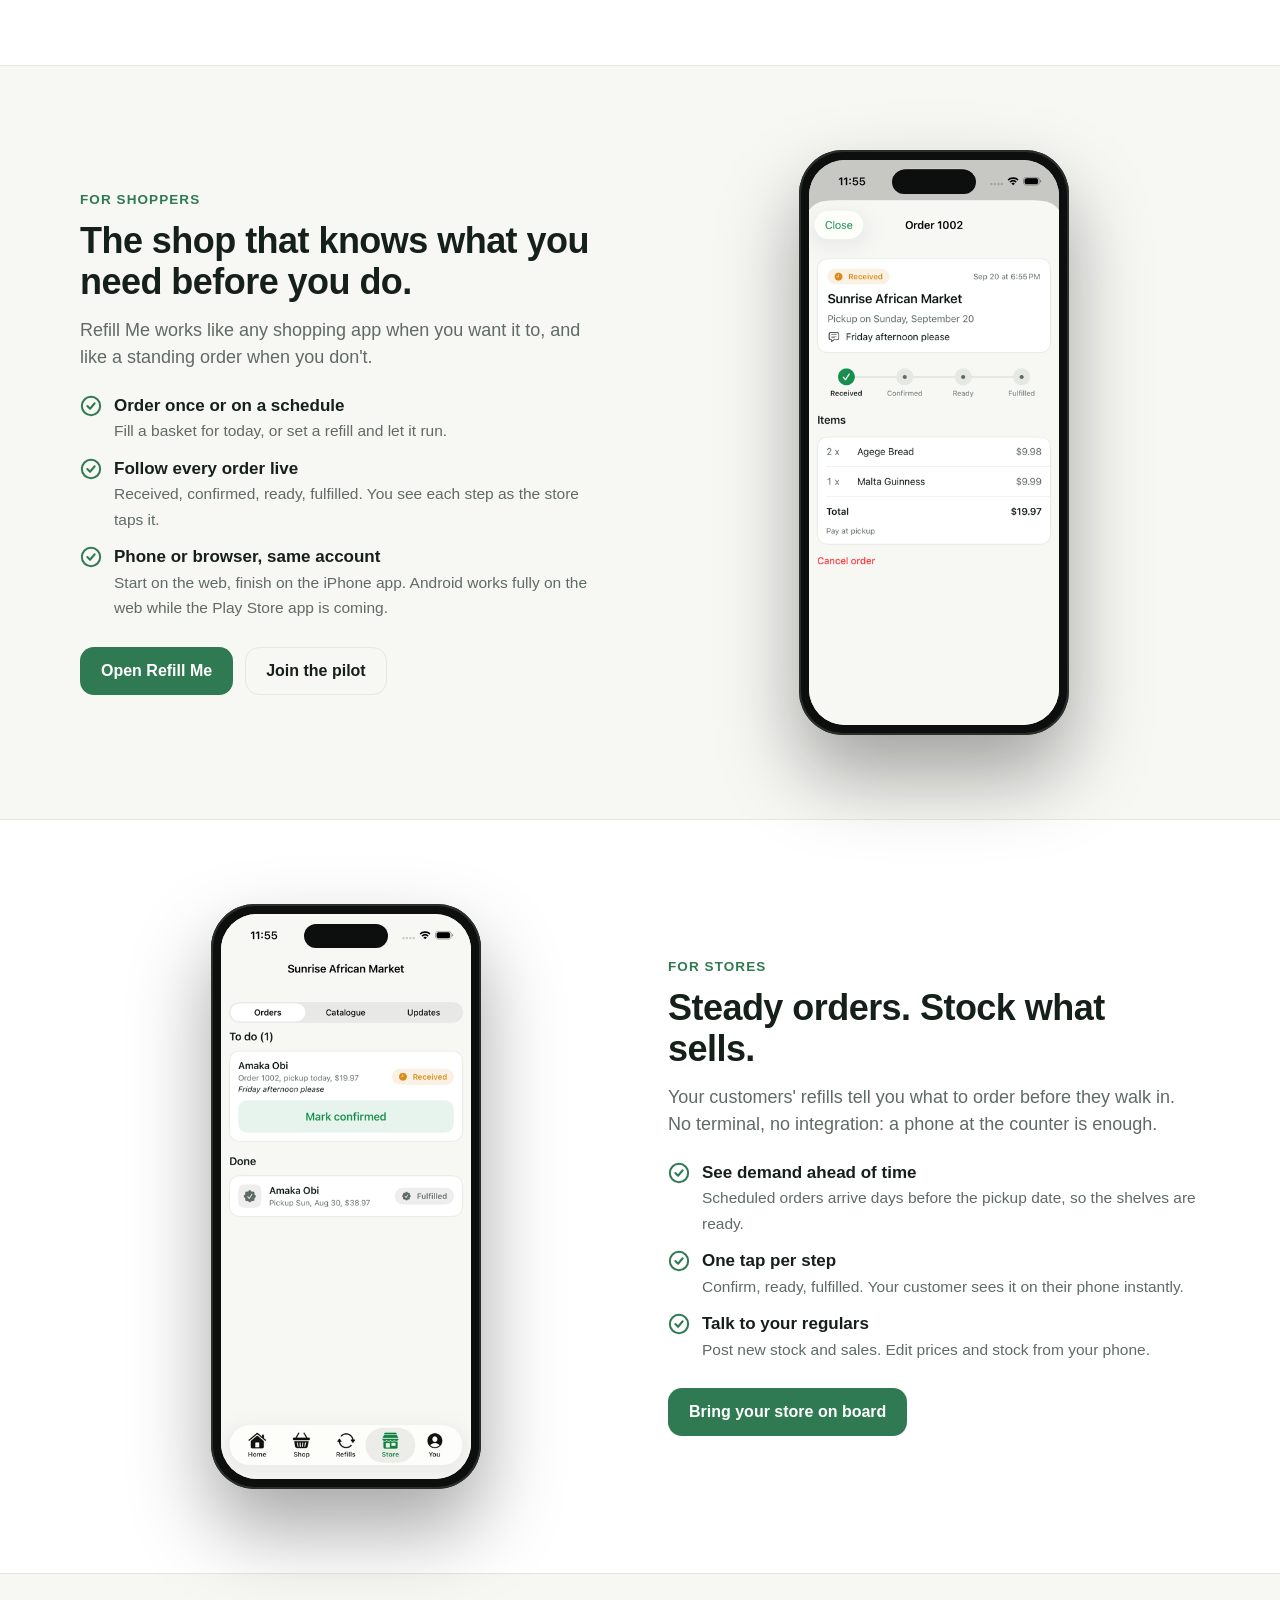
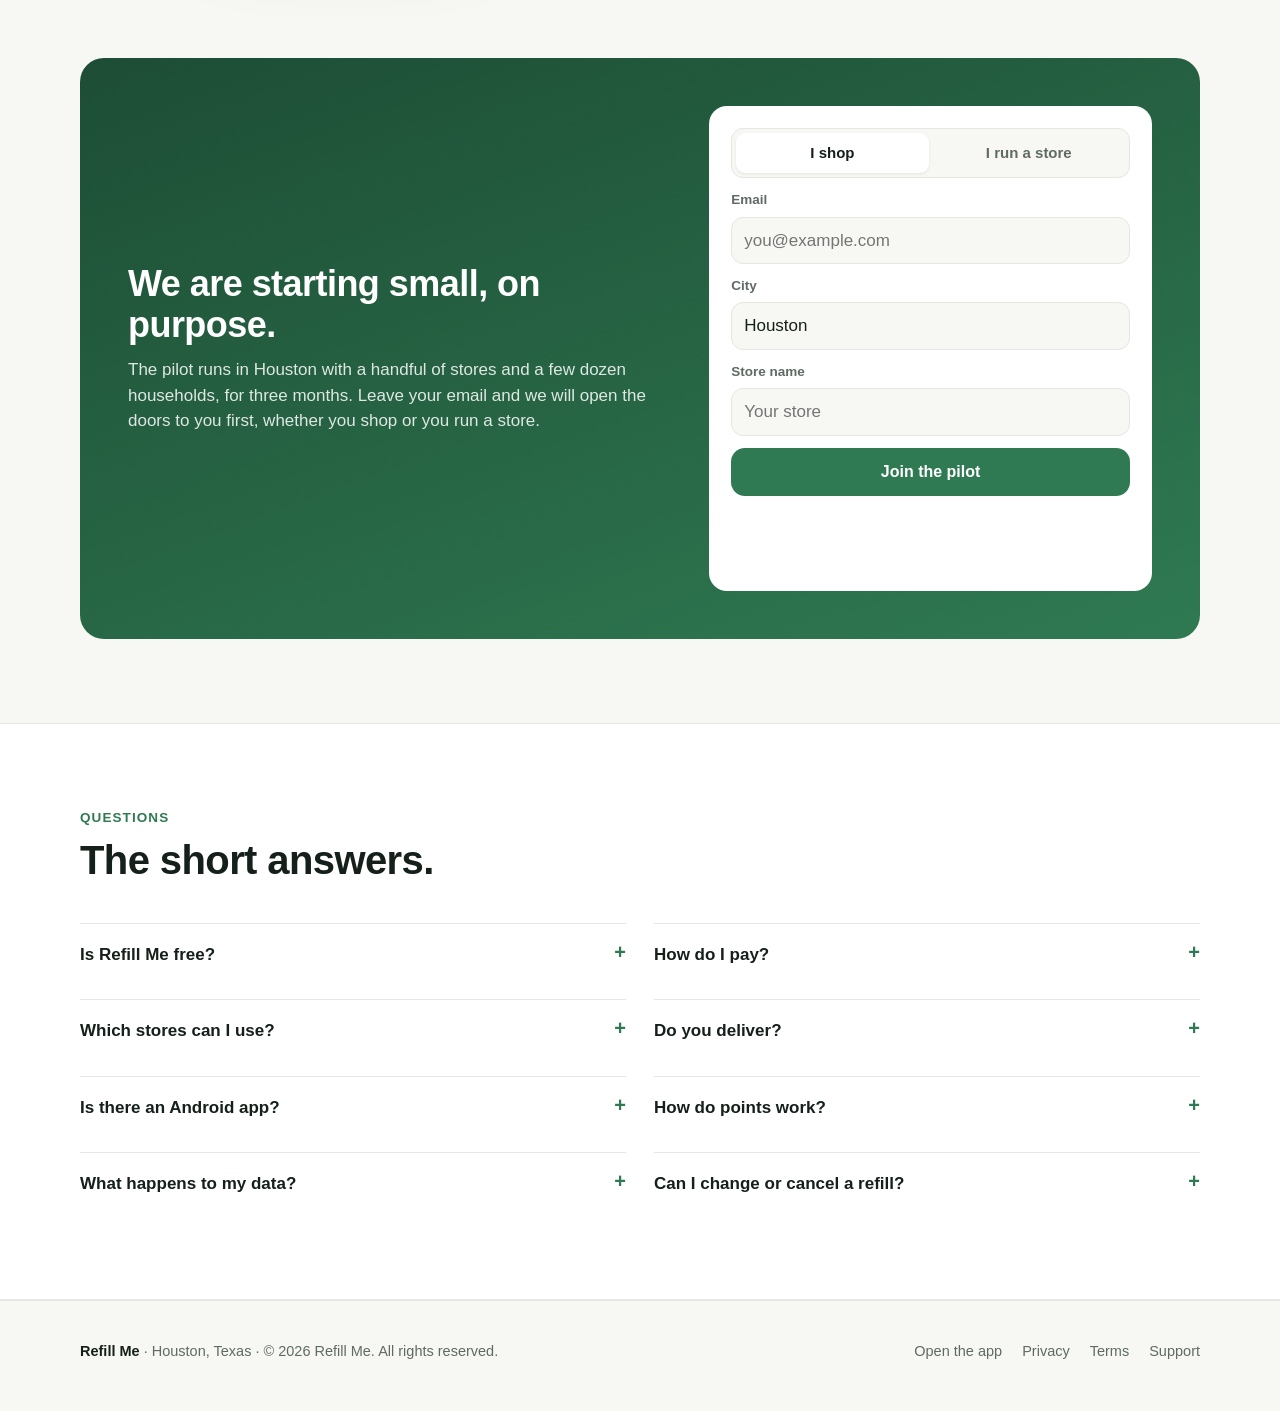
==== commit 83ac707b: "FAQ: stores pay a flat yearly or six-monthly fee, nothing per order Co-Authored-By: Claude Fable 5.1" ====
--- a/index.html
+++ b/index.html
@@ -189,7 +189,7 @@
         <h2>The short answers.</h2>
       </div>
       <div class="faq">
-        <details><summary>Is Refill Me free?</summary><p>Yes for shoppers. You pay the store's normal prices at the counter when you collect. Stores pay a small subscription and a percentage on app orders, which is what funds your points.</p></details>
+        <details><summary>Is Refill Me free?</summary><p>Yes for shoppers. You pay the store's normal prices at the counter when you collect. Stores pay a flat yearly or six-monthly fee to be on Refill Me, and nothing per order.</p></details>
         <details><summary>How do I pay?</summary><p>At pickup, the way you do today. Card payment inside the app is coming after the pilot.</p></details>
         <details><summary>Which stores can I use?</summary><p>Stores that have onboarded their catalogue. The pilot starts with an African grocery in Houston, with Mexican and Vietnamese stores next. Want yours on the list? Use the form above.</p></details>
         <details><summary>Do you deliver?</summary><p>Not yet. Pickup is the default, and a store can arrange delivery with you by phone. Delivery partners come after the pilot.</p></details>
